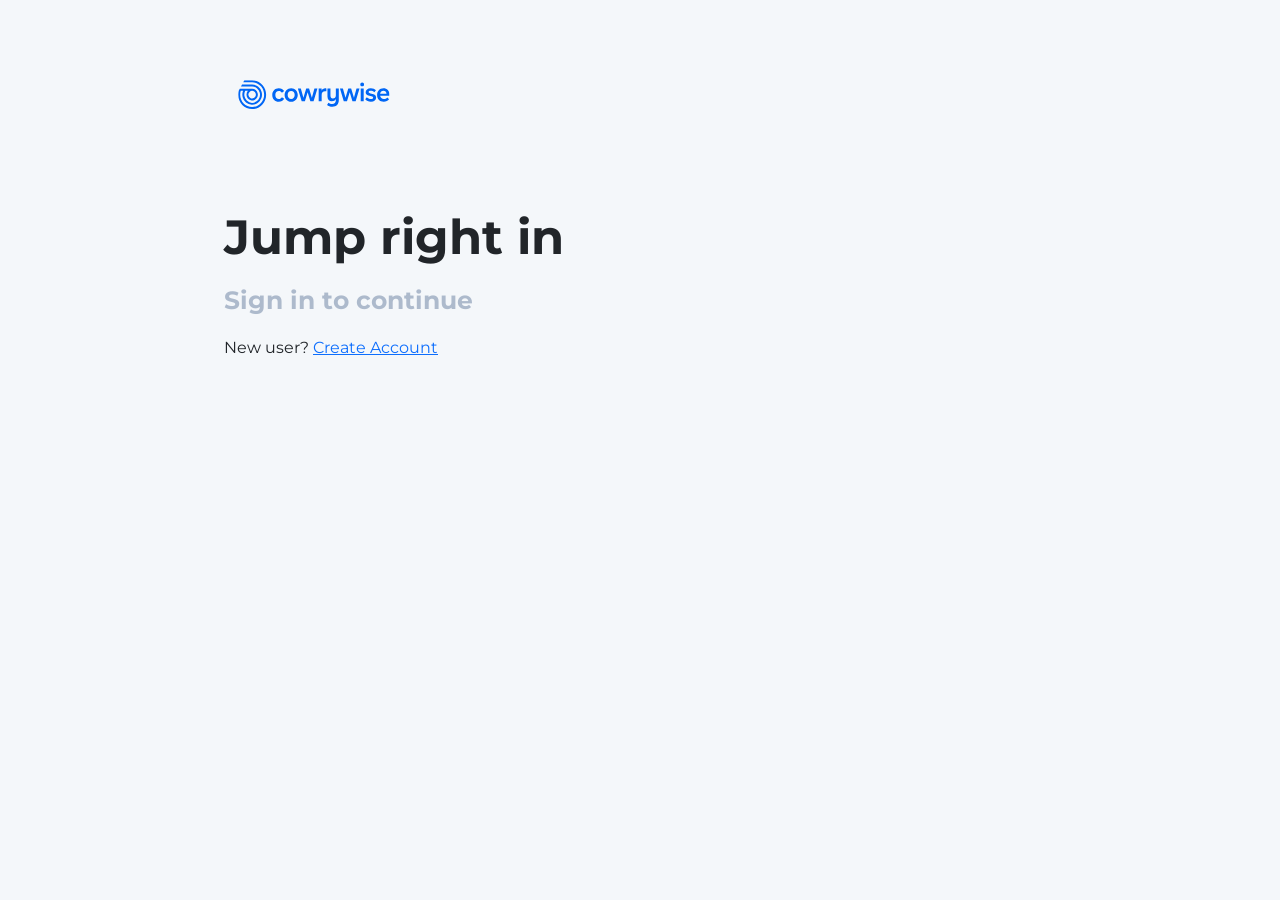
==== login.html @ 74c15f55 "Add login page structure and styles with logo Co-authored-by: Copilot <copilot@github.com>" ====
<!DOCTYPE html>
<html lang="en">
<head>
    <meta charset="UTF-8">
    <meta name="viewport" content="width=device-width, initial-scale=1.0">
    <link rel="preconnect" href="https://fonts.googleapis.com">
    <link rel="preconnect" href="https://fonts.gstatic.com" crossorigin>
    <link href="https://fonts.googleapis.com/css2?family=Montserrat:ital,wght@0,100..900;1,100..900&display=swap"
        rel="stylesheet">
    <link rel="stylesheet" href="style.css">
    <link rel="stylesheet" href="./bootstrap.css">
    <title>Cowryrise</title>
</head>
<body class="loginBody">
    <section class="loginSec">
        <div class="loginLogo">
            <img src="./media/cowrylogo.svg" alt="">
        </div>

        <div class="d-flex">
            <div class="jump">
                <h3>Jump right in</h3>
                <h4 class="">Sign in to continue</h4>
                <p>New user? <a href="#">Create Account</a></p>
            </div>
        </div>
    
    </section>






    <script src="./bootstrap.bundle.js"></script>
</body>
</html>
---- style.css ----
*{
    padding: 0 !important;
    margin: 0 !important;
    box-sizing: border-box !important;
    font-family: "Montserrat", sans-serif !important;
}

/* =================LOGIN PAGE ============= */
.loginBody{
    background-color: #F4F7FA;
}
.loginSec{
    display: block;
    margin: 80px auto !important;
    width: 65% !important;
}
.loginLogo img{
    width: 100%;
    max-width: 180px; 
    margin-bottom: 100px !important;
}
.jump h3{
    font-size: 48px;
    font-weight: bold;
}
.jump h4{
    color:RGBA(10, 46, 101, 0.3);
    font-size: 24.96px;
    margin: 20px 0 !important;
    font-weight: bold;
}
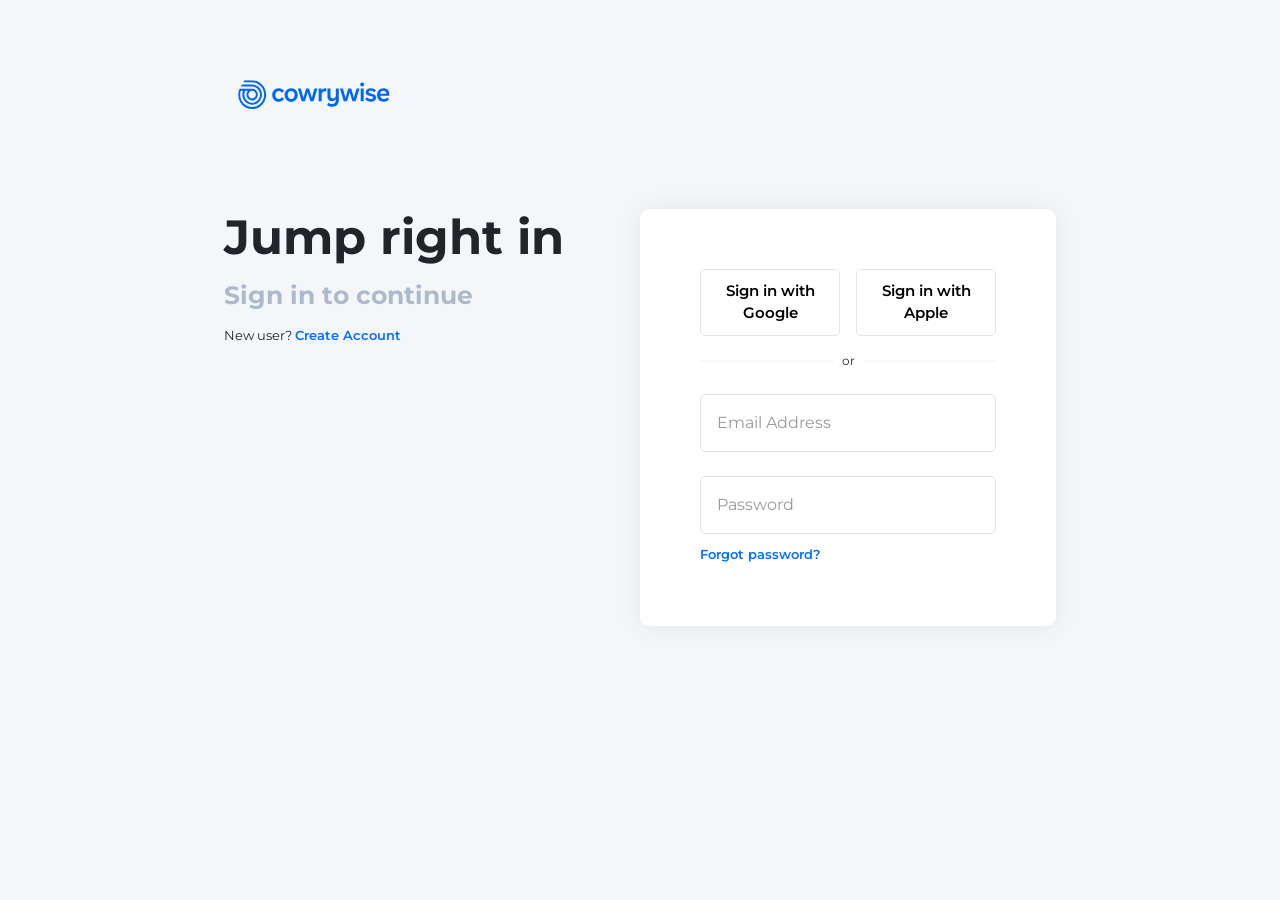
==== commit 048f26f5: "Enhance login page with form elements and styling for user input Co-authored-by: Copilot <copilot@gi" ====
--- a/login.html
+++ b/login.html
@@ -18,10 +18,39 @@
         </div>
 
         <div class="d-flex">
-            <div class="jump">
+            <div class="jump w-50">
                 <h3>Jump right in</h3>
                 <h4 class="">Sign in to continue</h4>
                 <p>New user? <a href="#">Create Account</a></p>
+            </div>
+
+            <div class="w-50 formCon">
+                <form action="" class="">
+                    <div class="signWith d-flex justify-content-between gap-3">
+                        <a href="#">
+                            <span>Sign in with Google</span>
+                        </a>
+                        <a href="#">
+                            <span>Sign in with Apple</span>
+                        </a>
+                    </div>
+                    <div class="d-flex gap-2 align-items-center my-3">
+                        <hr class="w-100">
+                        <span style="font-size: 12px;">or</span>
+                        <hr class="w-100">
+                    </div>
+                    <div>
+                        <div class="emailInputContainer my-4">
+                            <input type="email" id="emailInput" class="w-100 p-3" placeholder="Email Address">
+                            <label for="emailInput">Email Address</label>
+                        </div>
+                        <div class="emailInputContainer mt-4 mb-2">
+                            <input type="password" id="passwordInput" class="w-100 p-3" placeholder="Password">
+                            <label for="passwordInput">Password</label>
+                        </div>
+                    </div>
+                    <a href="#" class="forgetPass">Forgot password?</a>
+                </form>
             </div>
         </div>
     
--- a/style.css
+++ b/style.css
@@ -26,6 +26,75 @@
 .jump h4{
     color:RGBA(10, 46, 101, 0.3);
     font-size: 24.96px;
-    margin: 20px 0 !important;
+    margin: 15px 0 !important;
     font-weight: bold;
 }
+.jump p{
+    font-size: 12.8px;
+}
+.jump p a{
+    color: #056DFF;
+    text-decoration: none;
+    font-weight: 600;
+}
+.formCon form{
+    background-color: white;
+    padding: 60px !important;
+    border-radius: 10px !important;
+    box-shadow: 0 1px 28px rgba(0, 0, 0, 0.068) !important;
+}
+.signWith a{
+    border: 1px solid #E5E5E5;
+    color: black;
+    font-weight: 600;
+    font-size: 15.2px;
+    text-decoration: none;
+    padding:10px 20px !important;
+    width: 100%;
+    border-radius: 5px !important;
+    text-align: center;
+}
+.formCon hr{
+    border: 1px solid #E5E5E5;
+}
+.formCon input{
+    border: 1px solid #E5E5E5;
+    border-radius: 5px;
+}
+.formCon input:focus{
+    border: 1px solid #056DFF;
+    outline: none !important;
+}
+.emailInputContainer{
+    position: relative !important;
+    margin-bottom: 20px !important;
+}
+.emailInputContainer label{
+    position: absolute !important;
+    top: -10px !important;
+    left: 15px !important;
+    background-color: white !important;
+    padding: 0 5px !important;
+    font-size: 12px !important;
+    color: #056DFF !important;
+    font-weight: 600 !important;
+    pointer-events: none !important;
+    opacity: 0 !important;
+    transition: all 0.1s linear !important;
+}
+.emailInputContainer input:focus ~ label{
+    opacity: 1 !important;
+}
+.emailInputContainer input::placeholder{
+    color: #999 !important;
+    transition: color 0.1s linear !important;
+}
+.emailInputContainer input:focus::placeholder{
+    color: transparent !important;
+}
+.forgetPass{
+    color: #056DFF;
+    text-decoration: none;
+    font-weight: 600;
+    font-size: 12.8px;
+}
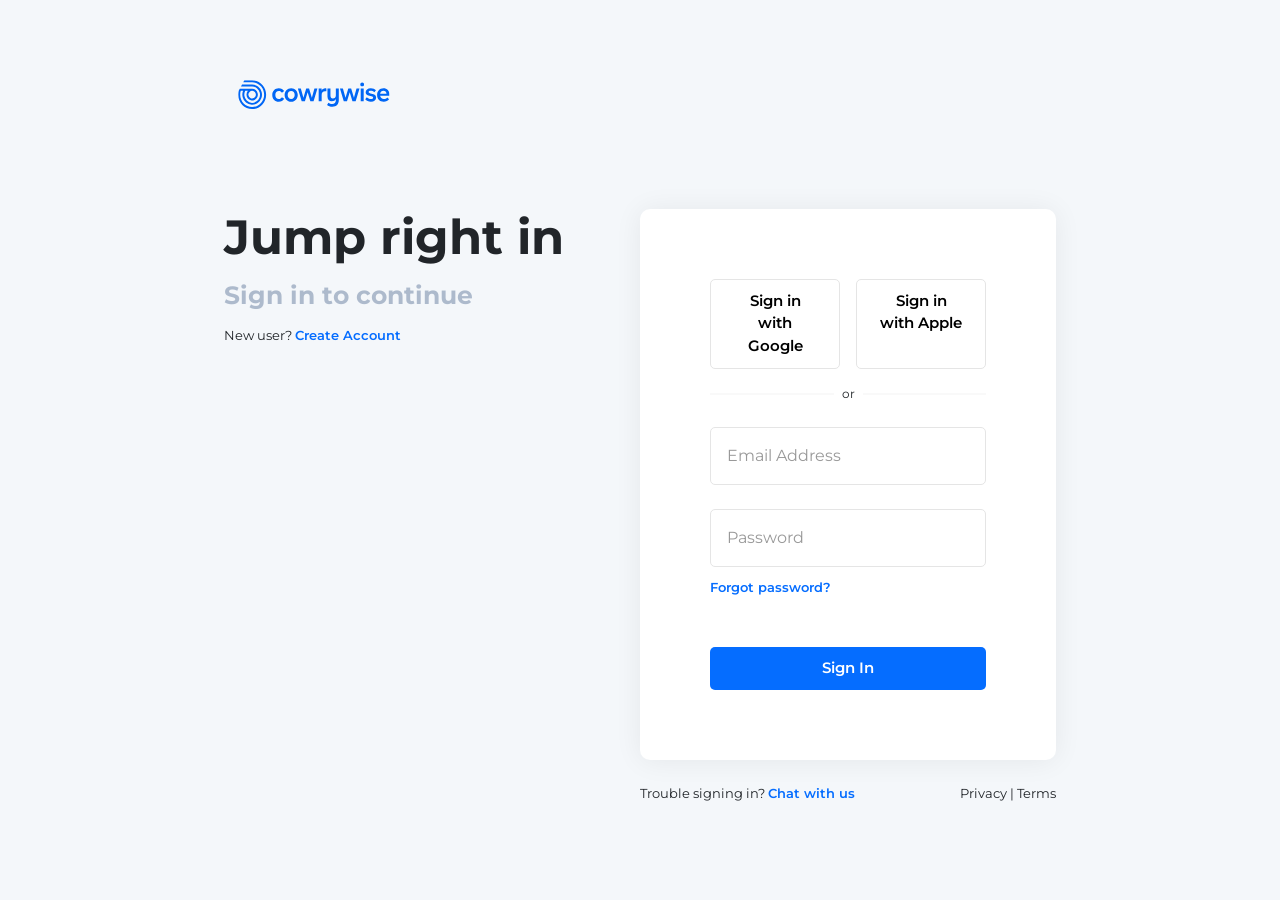
==== commit 3e561583: "Add sign-in button and footer to login form; adjust padding and button styles Co-authored-by: Copilo" ====
--- a/login.html
+++ b/login.html
@@ -50,7 +50,12 @@
                         </div>
                     </div>
                     <a href="#" class="forgetPass">Forgot password?</a>
+                    <button type="submit" class="w-100 p-2 mt-5">Sign In</button>
                 </form>
+                <div class="formFooter d-flex justify-content-between mt-4">
+                    <p>Trouble signing in? <a href="#">Chat with us</a></p>
+                    <p>  Privacy   |  Terms</p>
+                </div>
             </div>
         </div>
     
--- a/style.css
+++ b/style.css
@@ -39,7 +39,7 @@
 }
 .formCon form{
     background-color: white;
-    padding: 60px !important;
+    padding: 70px !important;
     border-radius: 10px !important;
     box-shadow: 0 1px 28px rgba(0, 0, 0, 0.068) !important;
 }
@@ -97,4 +97,33 @@
     text-decoration: none;
     font-weight: 600;
     font-size: 12.8px;
+}
+.formCon button{
+    background-color: #056DFF;
+    color: white;
+    font-weight: 600;
+    font-size: 15.2px;
+    border: none !important;
+    padding:10px 20px !important;
+    width: 100%;
+    border-radius: 5px !important;
+}
+.formFooter p{
+    font-size: 12.8px;
+}
+.formFooter p a{
+    color: #056DFF;
+    text-decoration: none;
+    font-weight: 600;
+}
+
+
+@media (max-width: 1024px) {
+    .loginSec{
+        width: 90% !important;
+    }
+    .jump, .formCon{
+        width: 100% !important;
+    }
+    
 }
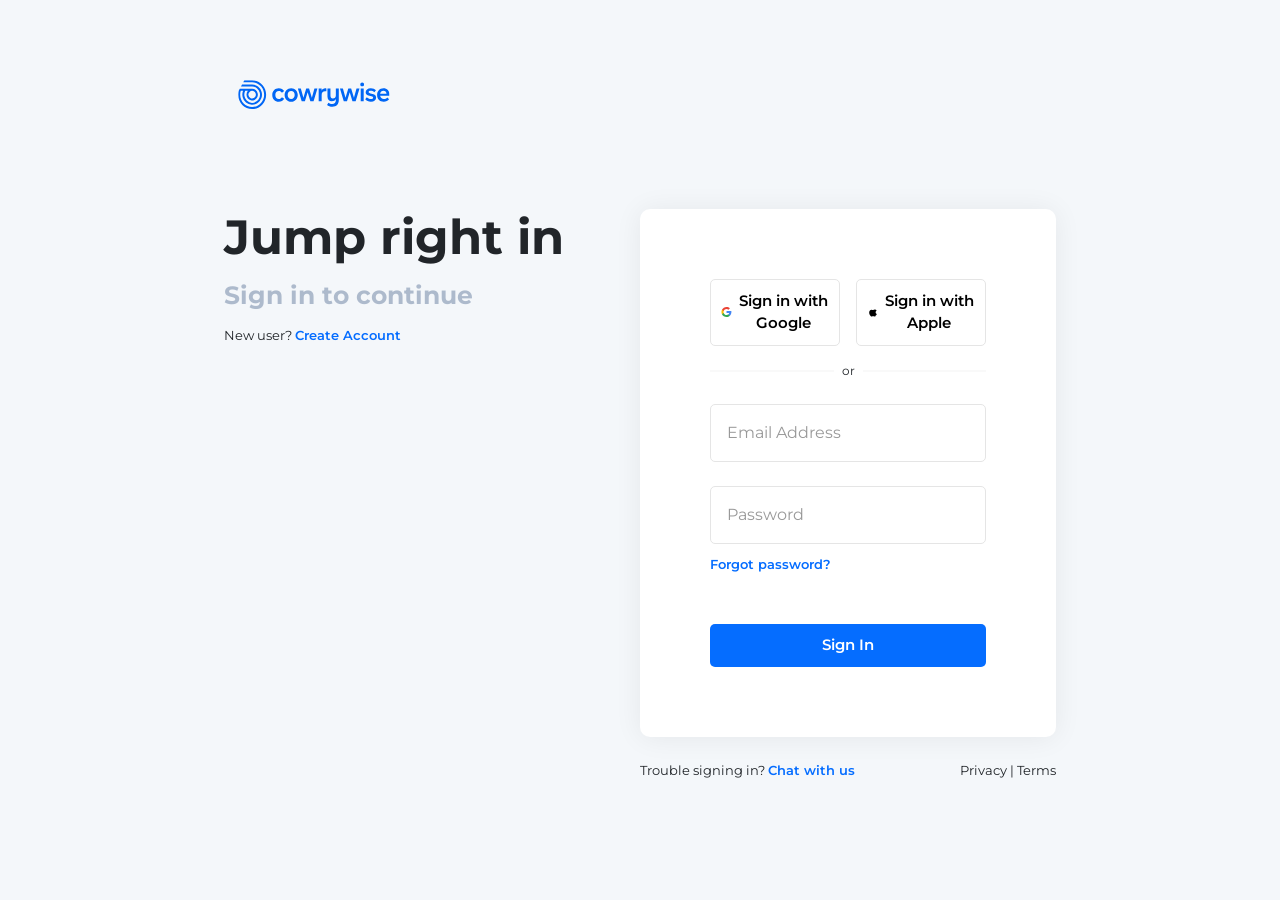
==== commit a7868fd2: "Refactor code structure for improved readability and maintainability Co-authored-by: Copilot <copilo" ====
--- a/login.html
+++ b/login.html
@@ -7,8 +7,10 @@
     <link rel="preconnect" href="https://fonts.gstatic.com" crossorigin>
     <link href="https://fonts.googleapis.com/css2?family=Montserrat:ital,wght@0,100..900;1,100..900&display=swap"
         rel="stylesheet">
+        
     <link rel="stylesheet" href="style.css">
     <link rel="stylesheet" href="./bootstrap.css">
+    <link rel="stylesheet" href="https://cdnjs.cloudflare.com/ajax/libs/font-awesome/5.15.4/css/all.min.css">
     <title>Cowryrise</title>
 </head>
 <body class="loginBody">
@@ -17,20 +19,29 @@
             <img src="./media/cowrylogo.svg" alt="">
         </div>
 
-        <div class="d-flex">
-            <div class="jump w-50">
+        <div class="d-lg-flex d-md-flex d-sm-flex">
+            <div class="jump w-100">
                 <h3>Jump right in</h3>
                 <h4 class="">Sign in to continue</h4>
                 <p>New user? <a href="#">Create Account</a></p>
             </div>
 
-            <div class="w-50 formCon">
+            <div class="formCon w-100">
                 <form action="" class="">
-                    <div class="signWith d-flex justify-content-between gap-3">
-                        <a href="#">
+                    <div class="signWith d-lg-flex d-md-flex d-sm-flex justify-content-between gap-3">
+                        <a href="#" class="googleSignIn">
+                            <svg width="18" height="18" viewBox="0 0 24 24" xmlns="http://www.w3.org/2000/svg">
+                                <path fill="#4285F4" d="M22.56 12.25c0-.78-.07-1.53-.2-2.25H12v4.26h5.92c-.26 1.37-1.04 2.53-2.21 3.31v2.77h3.57c2.08-1.92 3.28-4.74 3.28-8.09z"/>
+                                <path fill="#34A853" d="M12 23c2.97 0 5.46-.98 7.28-2.66l-3.57-2.77c-.98.66-2.23 1.06-3.71 1.06-2.86 0-5.29-1.93-6.16-4.53H2.18v2.84C3.99 20.53 7.7 23 12 23z"/>
+                                <path fill="#FBBC05" d="M5.84 14.09c-.22-.66-.35-1.36-.35-2.09s.13-1.43.35-2.09V7.07H2.18C1.43 8.55 1 10.22 1 12s.43 3.45 1.18 4.93l2.85-2.22.81-.62z"/>
+                                <path fill="#EA4335" d="M12 5.38c1.62 0 3.06.56 4.21 1.64l3.15-3.15C17.45 2.09 14.97 1 12 1 7.7 1 3.99 3.47 2.18 7.07l3.66 2.84c.87-2.6 3.3-4.53 6.16-4.53z"/>
+                            </svg>
                             <span>Sign in with Google</span>
                         </a>
                         <a href="#">
+                            <svg width="22" height="22" viewBox="0 0 24 24" xmlns="http://www.w3.org/2000/svg">
+                                <path fill="#000000" d="M17.05 20.28c-.98.95-2.05.88-3.08.4-1.09-.5-2.08-.48-3.24 0-1.44.62-2.2.44-3.06-.4C2.79 15.25 3.51 7.59 9.05 7.31c1.35.07 2.29.74 3.08.8 1.18-.24 2.31-.93 3.57-.84 1.51.12 2.65.72 3.4 1.8-3.12 1.87-2.38 5.98.48 7.13-.57 1.5-1.31 2.61-2.53 3.44l-.87.5z"/>
+                            </svg>
                             <span>Sign in with Apple</span>
                         </a>
                     </div>
--- a/style.css
+++ b/style.css
@@ -49,10 +49,29 @@
     font-weight: 600;
     font-size: 15.2px;
     text-decoration: none;
-    padding:10px 20px !important;
+    padding:10px !important;
     width: 100%;
     border-radius: 5px !important;
     text-align: center;
+    display: flex !important;
+    align-items: center !important;
+    justify-content: center !important;
+    gap: 4px !important;
+}
+.signWith a svg{
+    width: 18px !important;
+    height: 18px !important;
+}
+.signWith a.googleSignIn{
+    display: flex !important;
+    align-items: center !important;
+    justify-content: center !important;
+    gap: 4px !important;
+}
+.signWith a.googleSignIn svg{
+    width: 18px !important;
+    height: 18px !important;
+    margin-right: 2px !important;
 }
 .formCon hr{
     border: 1px solid #E5E5E5;
@@ -118,12 +137,21 @@
 }
 
 
-@media (max-width: 1024px) {
+@media (max-width: 768px) {
     .loginSec{
         width: 90% !important;
     }
-    .jump, .formCon{
-        width: 100% !important;
+    .formCon form{
+        padding: 30px !important;
+        margin-top: 50px !important;
+    }
+    .loginSec{
+        display: block;
+        margin: 50px auto !important;
+    }
+    .signWith a{
+        display: block !important;
+        margin: 20px 0 !important;
     }
     
 }
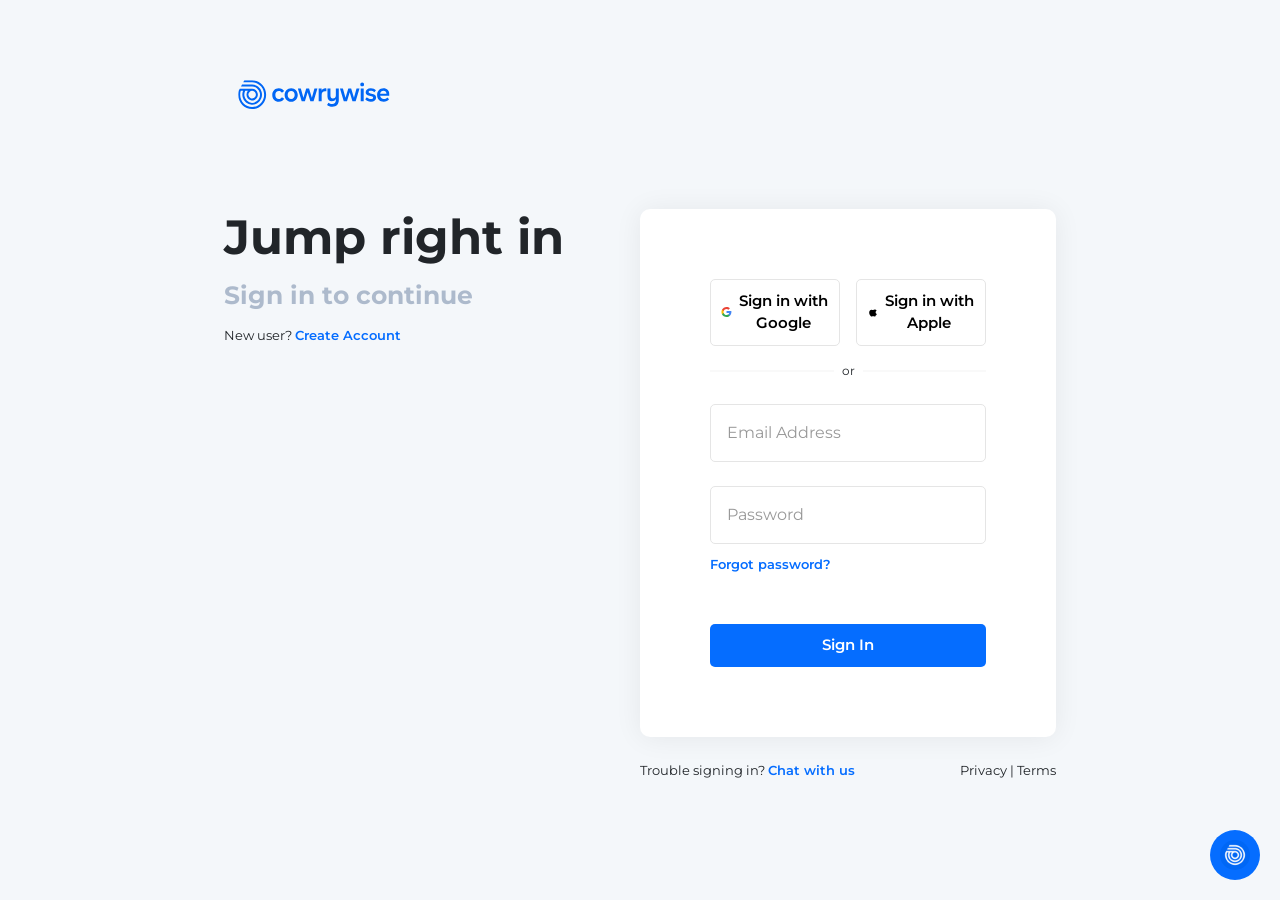
==== commit 1160f2bc: "Add right logo button with styling to login page Co-authored-by: Copilot <copilot@github.com>" ====
--- a/login.html
+++ b/login.html
@@ -72,6 +72,10 @@
     
     </section>
 
+    <button class="rightLogo">
+        <img src="./media/cowryicon.png" alt="">
+    </button>
+
 
 
 
--- a/style.css
+++ b/style.css
@@ -135,7 +135,21 @@
     text-decoration: none;
     font-weight: 600;
 }
-
+.rightLogo{
+    position: fixed !important;
+    bottom: 20px !important;
+    right: 20px !important;
+    border: none !important;
+    width: 50px !important;
+    border-radius: 50% !important;
+    overflow: hidden;
+    background-color: #056DFF;
+    height: 50px;
+}
+.rightLogo img{
+    width: 60%;
+    border-radius: 50% !important;
+}
 
 @media (max-width: 768px) {
     .loginSec{
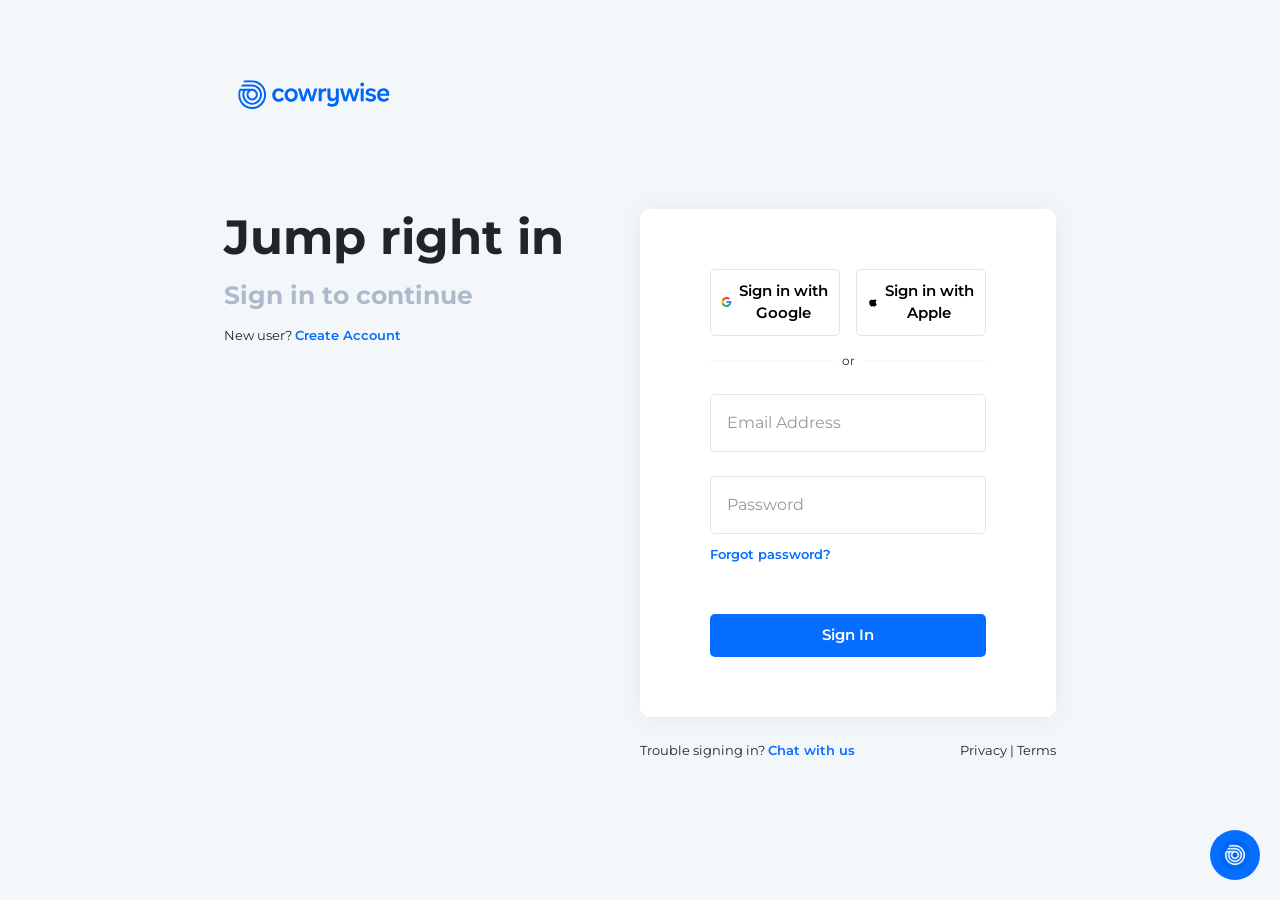
==== commit 35b637d0: "Add signup page and update login page link Co-authored-by: Copilot <copilot@github.com>" ====
--- a/login.html
+++ b/login.html
@@ -23,7 +23,7 @@
             <div class="jump w-100">
                 <h3>Jump right in</h3>
                 <h4 class="">Sign in to continue</h4>
-                <p>New user? <a href="#">Create Account</a></p>
+                <p>New user? <a href="signup.html">Create Account</a></p>
             </div>
 
             <div class="formCon w-100">
--- a/style.css
+++ b/style.css
@@ -39,7 +39,7 @@
 }
 .formCon form{
     background-color: white;
-    padding: 70px !important;
+    padding:60px 70px !important;
     border-radius: 10px !important;
     box-shadow: 0 1px 28px rgba(0, 0, 0, 0.068) !important;
 }
@@ -151,15 +151,31 @@
     border-radius: 50% !important;
 }
 
+
+
+
+
+/* ================SIGNUP SEC============= */
+.formCon form h2{
+    font-size: 64px;
+    font-weight: bold;
+    margin-bottom: 30px !important;
+}
+.startInvest{
+    gap: 100px;
+}
+.startInvest .formCon{
+    width: 60%;
+}
+
+
 @media (max-width: 768px) {
-    .loginSec{
-        width: 90% !important;
-    }
     .formCon form{
         padding: 30px !important;
         margin-top: 50px !important;
     }
     .loginSec{
+        width: 90% !important;
         display: block;
         margin: 50px auto !important;
     }
@@ -167,5 +183,7 @@
         display: block !important;
         margin: 20px 0 !important;
     }
-    
+    .rightLogo{
+        display: none !important;
+    }
 }
